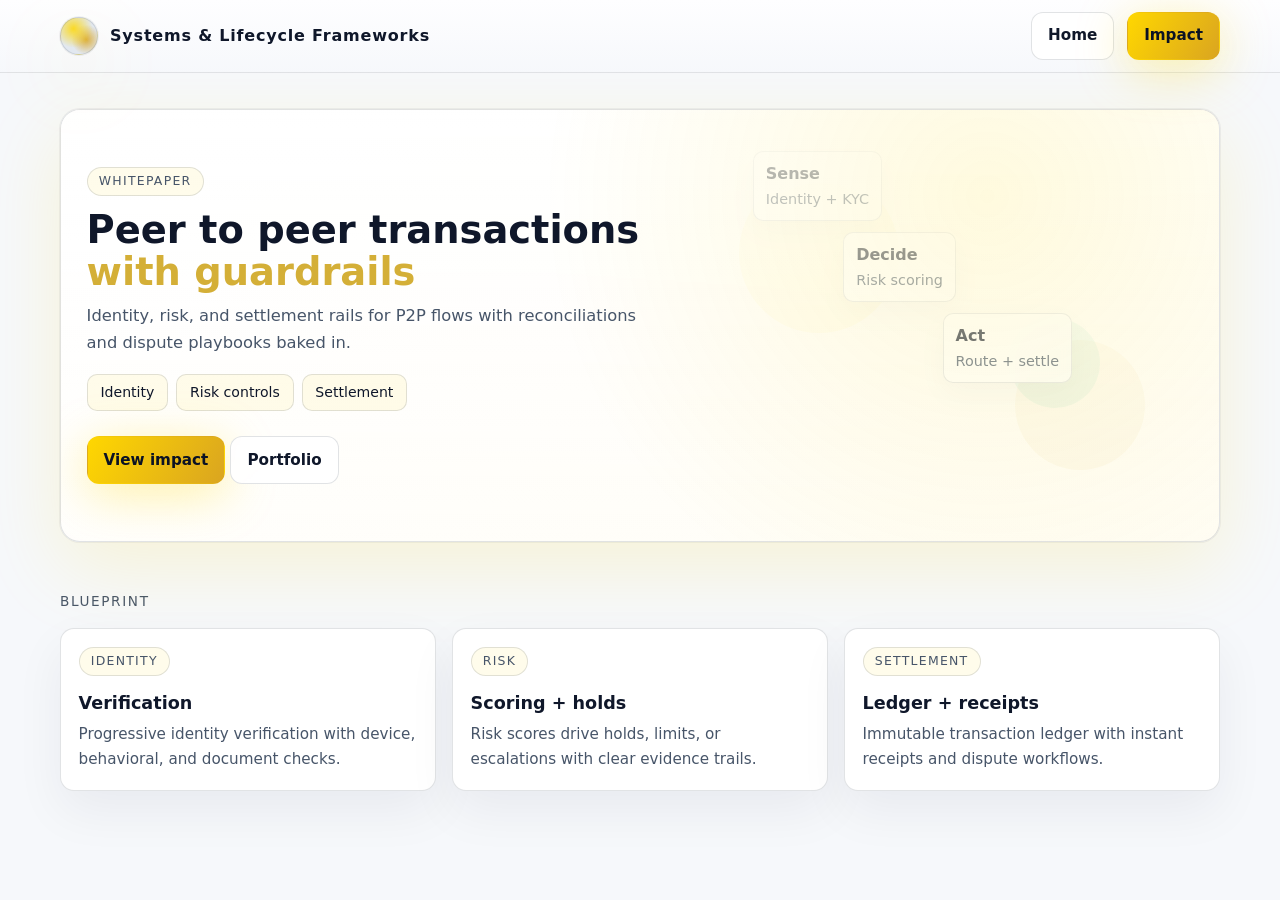
==== peer-to-peer-transactions-whitepaper.html @ dacb273c "Add files via upload" ====
<!DOCTYPE html>
<html lang="en">
<head>
  <meta charset="UTF-8">
  <title>Peer to Peer Transactions – Whitepaper</title>
  <meta name="viewport" content="width=device-width, initial-scale=1">
  <meta http-equiv="Cache-Control" content="no-cache, no-store, must-revalidate">
  <meta http-equiv="Pragma" content="no-cache">
  <meta http-equiv="Expires" content="0">
  <link rel="stylesheet" href="theme.css">
  <style>
    .outline { display: grid; grid-template-columns: repeat(auto-fit, minmax(260px,1fr)); gap: 1rem; margin-top: 1rem; }
  </style>
</head>
<body>
  <div class="nav-shell">
    <nav class="top-nav">
      <div class="brand">
        <div class="orb"></div>
        <h1>Systems & Lifecycle Frameworks</h1>
      </div>
      <div class="nav-links">
        <a class="btn ghost" href="index.html">Home</a>
        <a class="btn primary" href="peer-to-peer-transactions-impact.html">Impact</a>
      </div>
    </nav>
  </div>
  <main class="page-shell">
    <section class="hero">
      <div class="hero-left">
        <div class="pill">Whitepaper</div>
        <h2>Peer to peer transactions <span>with guardrails</span></h2>
        <p>Identity, risk, and settlement rails for P2P flows with reconciliations and dispute playbooks baked in.</p>
        <div class="tags">
          <div class="tag">Identity</div>
          <div class="tag">Risk controls</div>
          <div class="tag">Settlement</div>
        </div>
        <div class="cta-row">
          <a class="btn primary" href="peer-to-peer-transactions-impact.html">View impact</a>
          <a class="btn ghost" href="index.html#portfolio">Portfolio</a>
        </div>
      </div>
      <div class="hero-visual">
        <canvas class="scene" aria-hidden="true"></canvas>
        <div class="parallax"><div class="bubble"></div><div class="bubble"></div><div class="bubble"></div></div>
        <div class="hero-legend">
          <div class="legend-item">Sense <span>Identity + KYC</span></div>
          <div class="legend-item">Decide <span>Risk scoring</span></div>
          <div class="legend-item">Act <span>Route + settle</span></div>
        </div>
      </div>
    </section>

    <div class="section-title">Blueprint</div>
    <div class="outline">
      <div class="card">
        <div class="pill">Identity</div>
        <h3>Verification</h3>
        <p>Progressive identity verification with device, behavioral, and document checks.</p>
      </div>
      <div class="card">
        <div class="pill">Risk</div>
        <h3>Scoring + holds</h3>
        <p>Risk scores drive holds, limits, or escalations with clear evidence trails.</p>
      </div>
      <div class="card">
        <div class="pill">Settlement</div>
        <h3>Ledger + receipts</h3>
        <p>Immutable transaction ledger with instant receipts and dispute workflows.</p>
      </div>
    </div>
  </main>
</body>
</html>
---- theme.css ----
:root {
  --bg: #f6f8fb;
  --bg-alt: #eef2f7;
  --card: #ffffff;
  --card-solid: #ffffff;
  --panel: rgba(255, 255, 255, 0.9);
  --panel-solid: #ffffff;
  --border: rgba(12, 24, 44, 0.12);
  --border-hover: rgba(255, 215, 0, 0.5);
  --border-strong: #e5e7eb;
  --accent: #d4af37;
  --accent-2: #FFD700;
  --accent-3: #10b981;
  --accent-bg: rgba(255, 215, 0, 0.12);
  --highlight: rgba(255, 215, 0, 0.18);
  --text: #0f172a;
  --muted: #475569;
  --glow: 0 25px 80px rgba(255, 215, 0, 0.15), 0 0 0 1px rgba(12, 24, 44, 0.05);
  --shadow: 0 20px 50px rgba(12, 24, 44, 0.06);
  --radius: 18px;
  --radius-sm: 12px;
  --max-width: 1200px;
  --sans: "Inter", system-ui, -apple-system, Segoe UI, Roboto, Helvetica, Arial;
}

* {
  box-sizing: border-box;
  margin: 0;
  padding: 0;
}

body {
  font-family: var(--sans);
  background: var(--bg);
  color: var(--text);
  line-height: 1.65;
  overflow-x: hidden;
  -webkit-font-smoothing: antialiased;
}

a {
  color: inherit;
  text-decoration: none;
}

a:hover {
  text-decoration: none;
}

.nav-shell {
  position: sticky;
  top: 0;
  z-index: 12;
  backdrop-filter: blur(12px);
  background: linear-gradient(180deg, rgba(255, 255, 255, 0.85), rgba(246, 248, 251, 0.85));
  border-bottom: 1px solid var(--border);
}

.top-nav {
  max-width: var(--max-width);
  margin: 0 auto;
  padding: 0.75rem 1.25rem;
  display: flex;
  align-items: center;
  justify-content: space-between;
  gap: 1rem;
}

.brand {
  display: flex;
  align-items: center;
  gap: 0.75rem;
}

.orb {
  width: 38px;
  height: 38px;
  border-radius: 999px;
  background: radial-gradient(circle at 35% 30%, rgba(255, 215, 0, 0.85), transparent 55%),
    radial-gradient(circle at 70% 60%, rgba(218, 165, 32, 0.85), transparent 45%),
    #e2e8f0;
  border: 1px solid var(--border);
  box-shadow: var(--glow);
}

.brand h1 {
  font-size: 1rem;
  font-weight: 700;
  letter-spacing: 0.05em;
  color: var(--text);
}

.nav-links {
  display: flex;
  gap: 0.8rem;
  align-items: center;
  color: var(--muted);
  font-size: 0.95rem;
}

.btn {
  padding: 0.65rem 1rem;
  border-radius: 12px;
  border: 1px solid transparent;
  font-weight: 700;
  font-size: 0.95rem;
  display: inline-flex;
  align-items: center;
  gap: 0.4rem;
  background: #fff;
  color: var(--text);
  transition: transform 0.2s ease, box-shadow 0.2s ease, border-color 0.2s ease;
}

.btn.primary {
  background: linear-gradient(120deg, #FFD700, #DAA520);
  color: #0b1224;
  box-shadow: 0 10px 50px rgba(255, 215, 0, 0.35);
}

.btn.ghost {
  border-color: var(--border);
  background: rgba(255, 255, 255, 0.95);
}

.btn:hover {
  transform: translateY(-2px);
  box-shadow: 0 18px 40px rgba(12, 24, 44, 0.08);
  border-color: rgba(255, 215, 0, 0.35);
}

.page-shell {
  max-width: var(--max-width);
  margin: 0 auto;
  padding: 2.25rem 1.25rem 3rem;
  position: relative;
}

.section-title {
  display: flex;
  align-items: center;
  gap: 0.5rem;
  margin: 3rem 0 1rem;
  color: var(--muted);
  letter-spacing: 0.12em;
  text-transform: uppercase;
  font-size: 0.85rem;
}

.grid {
  display: grid;
  grid-template-columns: repeat(auto-fit, minmax(240px, 1fr));
  gap: 1rem;
}

.card {
  background: var(--card);
  border: 1px solid var(--border);
  border-radius: 14px;
  padding: 1.1rem;
  box-shadow: var(--shadow);
  position: relative;
  overflow: hidden;
  transition: transform 0.35s ease, box-shadow 0.35s ease;
}

.card::after {
  content: "";
  position: absolute;
  inset: 0;
  background: linear-gradient(180deg, transparent, rgba(255, 215, 0, 0.08));
  opacity: 0;
  transition: opacity 0.35s ease;
  pointer-events: none;
}

.card:hover {
  transform: translateY(-6px);
  box-shadow: 0 20px 55px rgba(12, 24, 44, 0.08);
}

.card:hover::after {
  opacity: 1;
}

.card h3 {
  font-size: 1.1rem;
  margin-bottom: 0.25rem;
  color: var(--text);
}

.card p {
  color: var(--muted);
  font-size: 0.95rem;
}

.hero {
  display: grid;
  grid-template-columns: 1.1fr 0.9fr;
  gap: 2rem;
  align-items: center;
  padding: clamp(1.5rem, 2vw, 2.5rem);
  border: 1px solid var(--border);
  border-radius: 20px;
  background: linear-gradient(135deg, #ffffff, #fffdf5);
  box-shadow: var(--glow);
  position: relative;
  overflow: hidden;
}

.hero::after {
  content: "";
  position: absolute;
  inset: 0;
  background: radial-gradient(circle at 80% 20%, rgba(255, 215, 0, 0.12), transparent 45%),
    linear-gradient(180deg, rgba(255, 255, 255, 0.8), rgba(255, 255, 255, 0));
  pointer-events: none;
}

.hero-left {
  position: relative;
  z-index: 1;
}

.pill {
  display: inline-flex;
  align-items: center;
  gap: 0.35rem;
  padding: 0.2rem 0.7rem;
  border: 1px solid var(--border);
  border-radius: 999px;
  color: var(--muted);
  font-size: 0.78rem;
  letter-spacing: 0.1em;
  text-transform: uppercase;
  margin-bottom: 0.8rem;
  background: rgba(255, 215, 0, 0.08);
}

.hero h1,
.hero h2 {
  font-size: clamp(2rem, 3vw, 2.8rem);
  margin-bottom: 0.6rem;
  line-height: 1.1;
}

.hero h1 span,
.hero h2 span {
  color: var(--accent);
}

.hero p {
  color: var(--muted);
  max-width: 36rem;
  font-size: 1.02rem;
}

.hero-right {
  position: relative;
  z-index: 1;
}

.stat-card {
  background: linear-gradient(140deg, rgba(255, 215, 0, 0.12), rgba(255, 255, 255, 0.95));
  border: 1px solid var(--border);
  border-radius: 16px;
  padding: 1.25rem 1.4rem;
  box-shadow: 0 20px 50px rgba(12, 24, 44, 0.08);
  display: grid;
  gap: 0.6rem;
}

.stat-card h3 {
  margin: 0;
  font-size: 1.25rem;
  color: var(--text);
}

.stat-card ul {
  margin: 0;
  padding-left: 1rem;
  display: grid;
  gap: 0.5rem;
  color: var(--muted);
  font-size: 0.98rem;
}

.stat-card li strong {
  color: var(--text);
}

.tags {
  display: flex;
  flex-wrap: wrap;
  gap: 0.5rem;
  margin: 1.1rem 0 1.6rem;
}

.tag {
  padding: 0.35rem 0.8rem;
  border-radius: 10px;
  background: rgba(255, 215, 0, 0.08);
  border: 1px solid var(--border);
  font-size: 0.88rem;
  color: var(--text);
}

.cta-tiles {
  margin-top: 1.1rem;
  display: grid;
  grid-template-columns: repeat(auto-fit, minmax(240px, 1fr));
  gap: 0.65rem;
}

.mini {
  display: grid;
  grid-template-columns: repeat(auto-fit, minmax(220px, 1fr));
  gap: 0.75rem;
  margin-top: 0.6rem;
}

.mini div {
  padding: 0.75rem;
  border-radius: 10px;
  background: rgba(255, 255, 255, 0.9);
  border: 1px dashed var(--border);
  color: var(--muted);
  font-size: 0.93rem;
  transition: transform 0.3s ease, border-color 0.3s ease;
}

.mini div:hover {
  transform: translateY(-3px);
  border-color: #cbd5e1;
}

.mini .cta-tile {
  border-style: solid;
}

.cta-tile {
  display: block;
  padding: 0.9rem 1rem;
  border-radius: 12px;
  border: 1px solid var(--border);
  background: rgba(255, 255, 255, 0.92);
  box-shadow: 0 10px 30px rgba(12, 24, 44, 0.06);
  transition: transform 0.25s ease, box-shadow 0.25s ease;
}

.cta-tile:hover {
  transform: translateY(-4px);
  box-shadow: 0 20px 40px rgba(255, 215, 0, 0.12);
}

.cta-tile .eyebrow {
  color: var(--muted);
  font-size: 0.8rem;
  letter-spacing: 0.08em;
  text-transform: uppercase;
  margin-bottom: 0.25rem;
  display: block;
}

.cta-tile strong {
  display: block;
  font-size: 1.05rem;
  margin-bottom: 0.2rem;
  color: var(--text);
}

.cta-tile span {
  color: var(--muted);
  font-size: 0.93rem;
}

footer {
  margin: 3rem 0 0;
  color: var(--muted);
  font-size: 0.9rem;
  text-align: center;
  padding-bottom: 2rem;
}

.pillars {
  display: grid;
  grid-template-columns: repeat(auto-fit, minmax(220px, 1fr));
  gap: 0.9rem;
  margin-top: 0.4rem;
}

.pillar {
  padding: 1rem;
  border: 1px solid var(--border);
  border-radius: 12px;
  background: var(--card);
  box-shadow: var(--shadow);
}

.pillar h3 {
  margin: 0.2rem 0 0.25rem;
  font-size: 1.05rem;
}

.pillar p {
  margin: 0;
  color: var(--muted);
}

.pillar .eyebrow {
  color: var(--muted);
  letter-spacing: 0.08em;
  text-transform: uppercase;
  font-size: 0.8rem;
}

@media (max-width: 960px) {
  .hero {
    grid-template-columns: 1fr;
  }

  .top-nav {
    flex-wrap: wrap;
  }

  .flow {
    grid-template-columns: 1fr;
  }
}

.hero-visual {
  position: relative;
  height: 380px;
}

#heroScene {
  width: 100%;
  height: 100%;
  border-radius: 18px;
  overflow: hidden;
  background: radial-gradient(circle at 50% 50%, rgba(255, 255, 255, 0.9), rgba(224, 231, 255, 0.6));
  border: 1px solid var(--border);
  box-shadow: var(--glow);
}

.parallax {
  position: absolute;
  inset: 0;
  pointer-events: none;
}

.bubble {
  position: absolute;
  border-radius: 999px;
  filter: blur(0px);
  opacity: 0.35;
  transition: transform 0.5s ease, opacity 0.5s ease;
}

.bubble:nth-child(1) {
  width: 160px;
  height: 160px;
  background: rgba(255, 215, 0, 0.16);
  top: 10%;
  left: 6%;
}

.bubble:nth-child(2) {
  width: 130px;
  height: 130px;
  background: rgba(218, 165, 32, 0.16);
  bottom: 12%;
  right: 10%;
}

.bubble:nth-child(3) {
  width: 90px;
  height: 90px;
  background: rgba(16, 185, 129, 0.2);
  top: 48%;
  left: 62%;
}

.hero-legend {
  position: absolute;
  inset: 0;
  display: flex;
  flex-direction: column;
  gap: 0.7rem;
  padding: 1rem;
  pointer-events: none;
}

.legend-item {
  align-self: flex-start;
  background: rgba(255, 255, 255, 0.85);
  border: 1px solid var(--border);
  padding: 0.55rem 0.75rem;
  border-radius: 10px;
  box-shadow: 0 10px 30px rgba(12, 24, 44, 0.04);
  backdrop-filter: blur(6px);
  transition: transform 0.4s ease, opacity 0.4s ease;
  font-weight: 700;
  color: var(--text);
}

.legend-item:nth-child(1) {
  margin-left: 6%;
}

.legend-item:nth-child(2) {
  margin-left: 26%;
}

.legend-item:nth-child(3) {
  margin-left: 48%;
}

.legend-item span {
  display: block;
  font-weight: 500;
  color: var(--muted);
  font-size: 0.9rem;
}

.hero:hover .legend-item {
  transform: translateY(-4px);
}

.section-with-bg {
  position: relative;
}

.section-with-bg canvas.bg-canvas {
  position: absolute;
  inset: 0;
  width: 100%;
  height: 100%;
  pointer-events: none;
  z-index: 0;
  opacity: 0.75;
  filter: drop-shadow(0 24px 60px rgba(255, 215, 0, 0.12));
  border-radius: inherit;
}

.section-with-bg>*:not(canvas) {
  position: relative;
  z-index: 1;
}

.infographics {
  display: grid;
  grid-template-columns: repeat(auto-fit, minmax(260px, 1fr));
  gap: 1rem;
  margin-top: 0.5rem;
  position: relative;
}

.canvas-wrap {
  background: #f8fafc;
  border: 1px solid var(--border);
  border-radius: 12px;
  padding: 0.75rem;
  box-shadow: 0 10px 30px rgba(12, 24, 44, 0.04);
}

.chart-title {
  font-weight: 700;
  color: var(--text);
  margin-bottom: 0.35rem;
}

.inline-stat {
  display: flex;
  align-items: center;
  gap: 0.5rem;
}

.inline-stat span {
  color: var(--muted);
  font-size: 0.9rem;
}

.stat {
  font-size: 1.6rem;
  font-weight: 800;
  color: var(--accent);
}

.link-list {
  list-style: none;
  padding: 0;
  margin: 0.6rem 0 0;
  display: grid;
  gap: 0.35rem;
}

.link-list li {
  color: var(--muted);
  font-size: 0.95rem;
}

.link-list a {
  color: var(--accent);
  font-weight: 700;
}

.link-list small {
  color: var(--muted);
  display: block;
  font-size: 0.85rem;
}

.flow {
  margin-top: 1.5rem;
  display: grid;
  grid-template-columns: repeat(3, minmax(0, 1fr));
  gap: 1rem;
}

.flow .node {
  background: linear-gradient(145deg, rgba(255, 215, 0, 0.14), rgba(255, 255, 255, 0.9));
  border: 1px solid var(--border);
  padding: 1rem;
  border-radius: 12px;
  position: relative;
  box-shadow: 0 12px 40px rgba(12, 24, 44, 0.06);
  overflow: hidden;
}

.flow .node::after {
  content: "→";
  position: absolute;
  right: -0.9rem;
  top: 50%;
  transform: translateY(-50%);
  color: var(--muted);
  font-weight: 700;
}

.flow .node:last-child::after {
  display: none;
}

.flow .node .badge {
  display: inline-flex;
  align-items: center;
  gap: 0.35rem;
  padding: 0.2rem 0.55rem;
  border-radius: 999px;
  background: rgba(255, 255, 255, 0.8);
  border: 1px solid var(--border);
  font-size: 0.78rem;
  color: var(--muted);
  margin-bottom: 0.6rem;
}

.reveal {
  opacity: 0;
  transform: translateY(14px);
  transition: opacity 0.6s ease, transform 0.6s ease;
}

.reveal.visible {
  opacity: 1;
  transform: translateY(0);
}
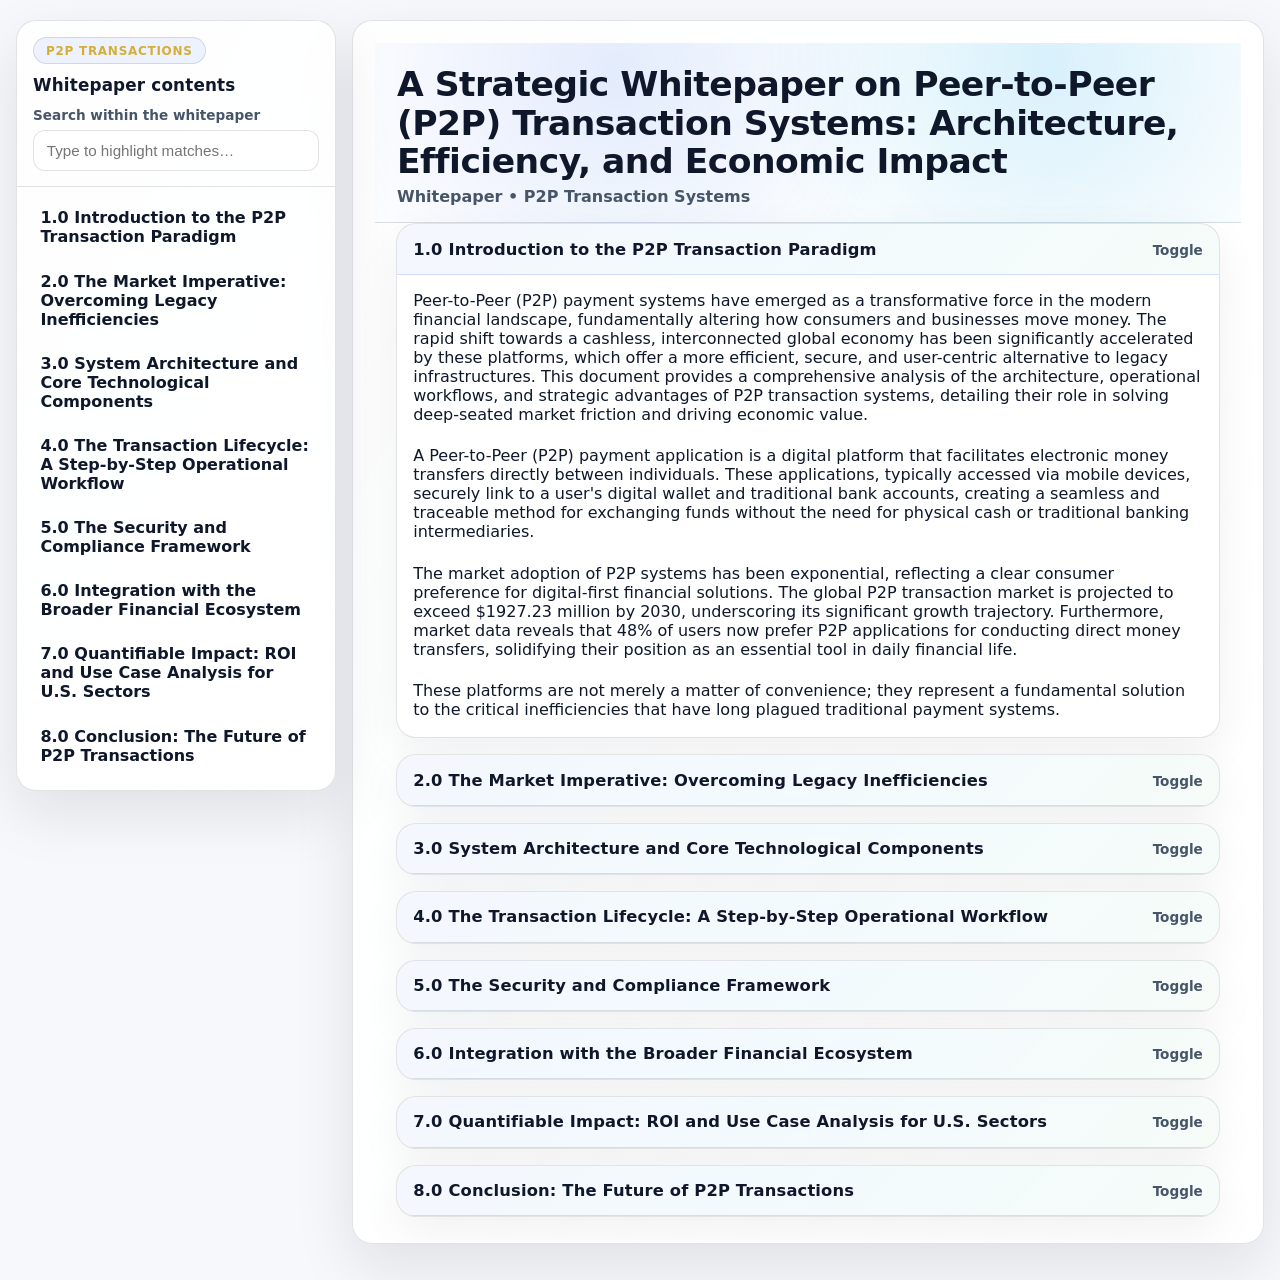
==== commit 6159d35d: "Update print statement from 'Hello' to 'Goodbye'" ====
--- a/peer-to-peer-transactions-whitepaper.html
+++ b/peer-to-peer-transactions-whitepaper.html
@@ -1,76 +1,916 @@
-<!DOCTYPE html>
-<html lang="en">
-<head>
-  <meta charset="UTF-8">
-  <title>Peer to Peer Transactions – Whitepaper</title>
-  <meta name="viewport" content="width=device-width, initial-scale=1">
-  <meta http-equiv="Cache-Control" content="no-cache, no-store, must-revalidate">
-  <meta http-equiv="Pragma" content="no-cache">
-  <meta http-equiv="Expires" content="0">
-  <link rel="stylesheet" href="theme.css">
-  <style>
-    .outline { display: grid; grid-template-columns: repeat(auto-fit, minmax(260px,1fr)); gap: 1rem; margin-top: 1rem; }
-  </style>
-</head>
-<body>
-  <div class="nav-shell">
-    <nav class="top-nav">
-      <div class="brand">
-        <div class="orb"></div>
-        <h1>Systems & Lifecycle Frameworks</h1>
-      </div>
-      <div class="nav-links">
-        <a class="btn ghost" href="index.html">Home</a>
-        <a class="btn primary" href="peer-to-peer-transactions-impact.html">Impact</a>
-      </div>
-    </nav>
-  </div>
-  <main class="page-shell">
-    <section class="hero">
-      <div class="hero-left">
-        <div class="pill">Whitepaper</div>
-        <h2>Peer to peer transactions <span>with guardrails</span></h2>
-        <p>Identity, risk, and settlement rails for P2P flows with reconciliations and dispute playbooks baked in.</p>
-        <div class="tags">
-          <div class="tag">Identity</div>
-          <div class="tag">Risk controls</div>
-          <div class="tag">Settlement</div>
-        </div>
-        <div class="cta-row">
-          <a class="btn primary" href="peer-to-peer-transactions-impact.html">View impact</a>
-          <a class="btn ghost" href="index.html#portfolio">Portfolio</a>
-        </div>
-      </div>
-      <div class="hero-visual">
-        <canvas class="scene" aria-hidden="true"></canvas>
-        <div class="parallax"><div class="bubble"></div><div class="bubble"></div><div class="bubble"></div></div>
-        <div class="hero-legend">
-          <div class="legend-item">Sense <span>Identity + KYC</span></div>
-          <div class="legend-item">Decide <span>Risk scoring</span></div>
-          <div class="legend-item">Act <span>Route + settle</span></div>
-        </div>
-      </div>
-    </section>
-
-    <div class="section-title">Blueprint</div>
-    <div class="outline">
-      <div class="card">
-        <div class="pill">Identity</div>
-        <h3>Verification</h3>
-        <p>Progressive identity verification with device, behavioral, and document checks.</p>
-      </div>
-      <div class="card">
-        <div class="pill">Risk</div>
-        <h3>Scoring + holds</h3>
-        <p>Risk scores drive holds, limits, or escalations with clear evidence trails.</p>
-      </div>
-      <div class="card">
-        <div class="pill">Settlement</div>
-        <h3>Ledger + receipts</h3>
-        <p>Immutable transaction ledger with instant receipts and dispute workflows.</p>
-      </div>
-    </div>
-  </main>
-</body>
-</html>
-
+<!doctype html>
+<html lang="en">
+
+<head>
+  <meta charset="utf-8" />
+  <meta name="viewport" content="width=device-width,initial-scale=1" />
+  <title>A Strategic Whitepaper on Peer-to-Peer (P2P) Transaction Systems: Architecture, Efficiency, and Economic Impact
+  </title>
+  <style>
+    :root {
+      --bg: #f6f8fb;
+      --card: rgba(255, 255, 255, 0.92);
+      --card-solid: #ffffff;
+      --panel: rgba(255, 255, 255, 0.9);
+      --panel-solid: #ffffff;
+      --border: rgba(12, 24, 44, 0.12);
+      --border-hover: rgba(255, 215, 0, 0.35);
+      --text: #0f172a;
+      --muted: #475569;
+      --accent: #d4af37;
+      --accent2: #FFD700;
+      --accent3: #10b981;
+      --shadow: 0 22px 60px rgba(15, 23, 42, 0.10);
+      --radius: 20px;
+      --radius-sm: 14px;
+      --max: 1180px;
+      --sans: "Inter", system-ui, -apple-system, Segoe UI, Roboto, Helvetica, Arial;
+    }
+
+    * {
+      box-sizing: border-box;
+    }
+
+    html {
+      scroll-behavior: smooth;
+    }
+
+    body {
+      margin: 0;
+      font-family: var(--sans);
+      background: var(--bg);
+      color: var(--text);
+      -webkit-font-smoothing: antialiased;
+    }
+
+    a {
+      color: inherit;
+      text-decoration: none;
+    }
+
+    a:hover {
+      text-decoration: underline;
+    }
+
+    .app {
+      max-width: calc(var(--max) + 440px);
+      margin: 0 auto;
+      padding: 1.25rem 1rem 2.25rem;
+      display: grid;
+      grid-template-columns: 320px minmax(0, 1fr);
+      gap: 1rem;
+    }
+
+    .nav {
+      position: sticky;
+      top: 1rem;
+      align-self: start;
+      border: 1px solid var(--border);
+      background: linear-gradient(120deg, rgba(255, 255, 255, 0.84), rgba(255, 255, 255, 0.96));
+      border-radius: var(--radius);
+      box-shadow: var(--shadow);
+      overflow: hidden;
+    }
+
+    .nav-head {
+      padding: 1rem 1rem 0.9rem;
+      border-bottom: 1px solid var(--border);
+      display: grid;
+      gap: 0.7rem;
+    }
+
+    .badge {
+      display: inline-flex;
+      align-items: center;
+      gap: 0.5rem;
+      width: fit-content;
+      padding: 0.35rem 0.75rem;
+      border: 1px solid var(--border);
+      border-radius: 999px;
+      background: rgba(37, 99, 235, 0.08);
+      color: var(--accent);
+      font-weight: 800;
+      letter-spacing: 0.06em;
+      text-transform: uppercase;
+      font-size: 0.75rem;
+    }
+
+    .nav-title {
+      font-size: 1.05rem;
+      font-weight: 800;
+      letter-spacing: 0.01em;
+    }
+
+    .search {
+      display: grid;
+      gap: 0.45rem;
+    }
+
+    .search label {
+      font-size: 0.85rem;
+      color: var(--muted);
+      font-weight: 700;
+    }
+
+    .search input {
+      width: 100%;
+      padding: 0.7rem 0.8rem;
+      border-radius: 12px;
+      border: 1px solid var(--border);
+      outline: none;
+      background: rgba(255, 255, 255, 0.96);
+      font-size: 0.95rem;
+    }
+
+    .search input:focus {
+      border-color: rgba(37, 99, 235, 0.55);
+      box-shadow: 0 0 0 4px rgba(37, 99, 235, 0.10);
+    }
+
+    .nav-body {
+      padding: 0.75rem 0.75rem 1rem;
+      max-height: calc(100vh - 210px);
+      overflow: auto;
+    }
+
+    .nav-list {
+      list-style: none;
+      padding: 0;
+      margin: 0;
+      display: grid;
+      gap: 0.35rem;
+    }
+
+    .nav-h2>a {
+      display: block;
+      padding: 0.55rem 0.65rem;
+      border-radius: 12px;
+      font-weight: 800;
+      color: var(--text);
+      border: 1px solid transparent;
+    }
+
+    .nav-h2>a:hover {
+      border-color: rgba(37, 99, 235, 0.25);
+      background: rgba(37, 99, 235, 0.06);
+      text-decoration: none;
+    }
+
+    .content {
+      border: 1px solid var(--border);
+      background: linear-gradient(120deg, rgba(255, 255, 255, 0.86), rgba(255, 255, 255, 0.96));
+      border-radius: var(--radius);
+      box-shadow: var(--shadow);
+      overflow: hidden;
+    }
+
+    .content-inner {
+      padding: 1.35rem 1.35rem 0.6rem;
+    }
+
+    .paper-head {
+      padding: 1.4rem 1.4rem 1rem;
+      background: radial-gradient(circle at 78% 12%, rgba(14, 165, 233, 0.16), transparent 42%),
+        radial-gradient(circle at 28% 18%, rgba(37, 99, 235, 0.12), transparent 46%);
+      border-bottom: 1px solid var(--border);
+    }
+
+    h1 {
+      margin: 0 0 0.4rem;
+      font-size: clamp(1.8rem, 2.7vw, 2.6rem);
+      line-height: 1.12;
+      letter-spacing: -0.015em;
+    }
+
+    .meta {
+      margin: 0;
+      color: var(--muted);
+      font-weight: 650;
+    }
+
+    .paper-section {
+      padding: 0 1.35rem 1rem;
+    }
+
+    .section-details {
+      border: 1px solid var(--border);
+      background: var(--card-solid);
+      border-radius: var(--radius);
+      box-shadow: 0 14px 44px rgba(15, 23, 42, 0.06);
+      overflow: hidden;
+    }
+
+    .section-summary {
+      cursor: pointer;
+      list-style: none;
+      padding: 0.95rem 1rem;
+      display: flex;
+      align-items: baseline;
+      justify-content: space-between;
+      gap: 1rem;
+      border-bottom: 1px solid var(--border);
+      background: linear-gradient(135deg, rgba(37, 99, 235, 0.05), rgba(14, 165, 233, 0.05), rgba(22, 163, 74, 0.04));
+    }
+
+    details[open] .section-summary {
+      border-bottom-color: rgba(37, 99, 235, 0.18);
+    }
+
+    .sum-title {
+      font-weight: 900;
+      font-size: 1.02rem;
+      letter-spacing: 0.01em;
+    }
+
+    .sum-hint {
+      font-size: 0.85rem;
+      color: var(--muted);
+      font-weight: 700;
+      white-space: nowrap;
+    }
+
+    .section-body {
+      padding: 1rem 1rem 0.25rem;
+    }
+
+    .section-body h2 {
+      position: absolute;
+      left: -9999px;
+      width: 1px;
+      height: 1px;
+      overflow: hidden;
+    }
+
+    h3 {
+      margin: 1.05rem 0 0.35rem;
+      font-size: 1.12rem;
+      letter-spacing: -0.01em;
+    }
+
+    p {
+      margin: 0 0 0.9rem;
+      color: var(--text);
+    }
+
+    .wp-list,
+    .wp-olist {
+      margin: 0.75rem 0 1rem;
+      padding: 0 0 0 1.5rem;
+    }
+
+    .wp-list li,
+    .wp-olist li {
+      margin: 0.6rem 0;
+      line-height: 1.6;
+      font-size: 0.975rem;
+    }
+
+    .wp-spacer {
+      height: 0.5rem;
+    }
+
+    mark {
+      background: rgba(14, 165, 233, 0.22);
+      padding: 0.06rem 0.14rem;
+      border-radius: 6px;
+    }
+
+    @media (max-width: 1040px) {
+      .app {
+        grid-template-columns: 1fr;
+      }
+
+      .nav {
+        position: relative;
+        top: auto;
+      }
+
+      .nav-body {
+        max-height: none;
+      }
+    }
+
+    @media print {
+      body {
+        background: #fff;
+      }
+
+      .app {
+        max-width: 100%;
+        padding: 0;
+      }
+
+      .nav {
+        display: none;
+      }
+
+      .content {
+        box-shadow: none;
+        border: none;
+      }
+
+      .section-details {
+        box-shadow: none;
+      }
+
+      details {
+        break-inside: avoid;
+      }
+
+      details>summary {
+        display: none;
+      }
+
+      details .section-body h2 {
+        position: static;
+        width: auto;
+        height: auto;
+        left: auto;
+        overflow: visible;
+      }
+    }
+  </style>
+</head>
+
+<body>
+  <div class="app">
+    <aside class="nav" aria-label="Contents">
+      <div class="nav-head">
+        <div class="badge">P2P Transactions</div>
+        <div class="nav-title">Whitepaper contents</div>
+        <div class="search">
+          <label for="q">Search within the whitepaper</label>
+          <input id="q" type="search" placeholder="Type to highlight matches…" autocomplete="off" />
+        </div>
+      </div>
+      <div class="nav-body">
+        <ul class="nav-list">
+          <li class="nav-h2"><a href="#sec-1">1.0 Introduction to the P2P Transaction Paradigm</a></li>
+          <li class="nav-h2"><a href="#sec-2">2.0 The Market Imperative: Overcoming Legacy Inefficiencies</a></li>
+          <li class="nav-h2"><a href="#sec-3">3.0 System Architecture and Core Technological Components</a></li>
+          <li class="nav-h2"><a href="#sec-4">4.0 The Transaction Lifecycle: A Step-by-Step Operational Workflow</a>
+          </li>
+          <li class="nav-h2"><a href="#sec-5">5.0 The Security and Compliance Framework</a></li>
+          <li class="nav-h2"><a href="#sec-6">6.0 Integration with the Broader Financial Ecosystem</a></li>
+          <li class="nav-h2"><a href="#sec-7">7.0 Quantifiable Impact: ROI and Use Case Analysis for U.S. Sectors</a>
+          </li>
+          <li class="nav-h2"><a href="#sec-8">8.0 Conclusion: The Future of P2P Transactions</a></li>
+        </ul>
+      </div>
+    </aside>
+
+    <main class="content" aria-label="Whitepaper content">
+      <div class="content-inner">
+        <div class="paper-head">
+          <h1>A Strategic Whitepaper on Peer-to-Peer (P2P) Transaction Systems: Architecture, Efficiency, and Economic
+            Impact</h1>
+          <p class="meta">Whitepaper • P2P Transaction Systems</p>
+        </div>
+        <section class="paper-section" aria-labelledby="sec-1">
+          <details open class="section-details" id="sec-1">
+            <summary class="section-summary"><span class="sum-title">1.0 Introduction to the P2P Transaction
+                Paradigm</span><span class="sum-hint">Toggle</span></summary>
+            <div class="section-body">
+              <h2>1.0 Introduction to the P2P Transaction Paradigm</h2>
+              <p>Peer-to-Peer (P2P) payment systems have emerged as a transformative force in the modern financial
+                landscape, fundamentally altering how consumers and businesses move money. The rapid shift towards a
+                cashless, interconnected global economy has been significantly accelerated by these platforms, which
+                offer
+                a more efficient, secure, and user-centric alternative to legacy infrastructures. This document provides
+                a
+                comprehensive analysis of the architecture, operational workflows, and strategic advantages of P2P
+                transaction systems, detailing their role in solving deep-seated market friction and driving economic
+                value.</p>
+              <div class='wp-spacer'></div>
+              <p>A Peer-to-Peer (P2P) payment application is a digital platform that facilitates electronic money
+                transfers directly between individuals. These applications, typically accessed via mobile devices,
+                securely link to a user&#x27;s digital wallet and traditional bank accounts, creating a seamless and
+                traceable method for exchanging funds without the need for physical cash or traditional banking
+                intermediaries.</p>
+              <div class='wp-spacer'></div>
+              <p>The market adoption of P2P systems has been exponential, reflecting a clear consumer preference for
+                digital-first financial solutions. The global P2P transaction market is projected to exceed $1927.23
+                million by 2030, underscoring its significant growth trajectory. Furthermore, market data reveals that
+                48%
+                of users now prefer P2P applications for conducting direct money transfers, solidifying their position
+                as
+                an essential tool in daily financial life.</p>
+              <div class='wp-spacer'></div>
+              <p>These platforms are not merely a matter of convenience; they represent a fundamental solution to the
+                critical inefficiencies that have long plagued traditional payment systems.</p>
+            </div>
+          </details>
+        </section>
+        <section class="paper-section" aria-labelledby="sec-2">
+          <details class="section-details" id="sec-2">
+            <summary class="section-summary"><span class="sum-title">2.0 The Market Imperative: Overcoming Legacy
+                Inefficiencies</span><span class="sum-hint">Toggle</span></summary>
+            <div class="section-body">
+              <h2>2.0 The Market Imperative: Overcoming Legacy Inefficiencies</h2>
+              <div class='wp-spacer'></div>
+              <p>To appreciate the strategic importance of P2P systems, one must first understand the market friction
+                they
+                are engineered to eliminate. Their value proposition is not incremental; it is a direct response to the
+                deep-seated inefficiencies of traditional payment infrastructures, which have historically been
+                characterized by high costs, slow speeds, and limited accessibility.</p>
+              <div class='wp-spacer'></div>
+              <p>The proliferation of P2P platforms directly addresses the critical shortcomings of these legacy
+                systems.
+                An analysis of these pain points reveals why the market was primed for disruption:</p>
+              <div class='wp-spacer'></div>
+              <ul class='wp-list'>
+                <li>High Transaction Friction and Cost: Traditional payment systems rely on a complex web of
+                  intermediaries, each adding a layer of cost to the transaction. This results in high fees for both
+                  consumers and businesses. For example, credit and debit card payments can impose costs of up to 3% of
+                  a
+                  sale on businesses, eroding profit margins and increasing consumer prices.</li>
+                <li>Slow Transaction Speeds: Legacy money transfers are notoriously slow, often taking several business
+                  days to settle. These delays negatively impact cash flow for businesses and create significant
+                  inconvenience for consumers who have come to expect real-time services. The slow pace of traditional
+                  cross-border transactions, in particular, has been a major source of user frustration.</li>
+                <li>Lack of Accessibility and Financial Exclusion: Traditional banking systems often create barriers to
+                  entry, requiring physical branch access, extensive documentation, and established credit histories.
+                  These requirements systematically exclude large segments of the global population. P2P platforms help
+                  dismantle these obstacles for the estimated 1.7 billion individuals globally who lack access to
+                  essential financial services such as bank accounts, credit, and insurance, providing a vital lifeline
+                  without requiring a formal bank account.</li>
+              </ul>
+              <div class='wp-spacer'></div>
+              <p>The core value proposition of P2P platforms is their ability to solve these fundamental problems. By
+                leveraging modern technology, they deliver enhanced speed, convenience, efficiency, and real-time
+                financial transparency, offering a superior user experience that traditional methods cannot match.</p>
+              <div class='wp-spacer'></div>
+              <p>Having established the market imperative for these systems, the discussion will now turn to the
+                technical
+                architecture that enables this transformation.</p>
+              <div class='wp-spacer'></div>
+            </div>
+          </details>
+        </section>
+        <section class="paper-section" aria-labelledby="sec-3">
+          <details class="section-details" id="sec-3">
+            <summary class="section-summary"><span class="sum-title">3.0 System Architecture and Core Technological
+                Components</span><span class="sum-hint">Toggle</span></summary>
+            <div class="sec-body">
+              <div class='wp-spacer'></div>
+              <p>A robust, secure, and scalable architecture is the foundation of any successful P2P platform. This
+                architecture not only dictates system performance and reliability but is also paramount for protecting
+                sensitive user data and maintaining consumer trust. A well-designed system balances a seamless user
+                experience with a resilient, multi-layered security posture and a compliance-by-design framework.</p>
+              <div class='wp-spacer'></div>
+              <p>The fundamental components of a modern P2P system can be categorized into user-facing features and the
+                underlying technical architecture that powers them.</p>
+              <div class='wp-spacer'></div>
+              <ul class='wp-list'>
+                <li>Core User-Facing Features:</li>
+                <li>Onboarding and Account Management: The user journey begins with a frictionless sign-up process,
+                  typically using just an email address or phone number. This is immediately followed by robust,
+                  risk-based Know Your Customer (KYC) verification to ensure compliance and prevent fraud.</li>
+                <li>Digital Wallet: A central feature that allows users to store funds securely within the application,
+                  providing them the flexibility to conduct P2P transactions or transfer funds to a linked bank account.
+                </li>
+                <li>Fund Transfer Capabilities: The core functionality of the platform includes the ability to easily
+                  send, request, and receive money from other users on the network.</li>
+                <li>Transaction History: A comprehensive and easily accessible summary of all past transactions,
+                  providing
+                  users with a clear audit trail and insights into their financial activity.</li>
+                <li>Bank Integration: The essential mechanism that allows users to transfer funds between the
+                  application&#x27;s digital wallet and a securely linked traditional bank account.</li>
+                <li>Underlying Technical Architecture:</li>
+                <li>Technology Stack Principles: The selection of technology is vital for building a functional and
+                  secure
+                  platform. A modern stack incorporates convenient tools such as REST APIs (Representational State
+                  Transfer APIs, a standardized way for systems to communicate over the web) for system communication,
+                  cloud messaging services for real-time notifications, and secure API gateways to monitor and filter
+                  all
+                  external communications. Adopting a microservices design is a critical architectural decision that
+                  trades monolithic simplicity for enhanced resilience and scalability. By isolating functions like user
+                  authentication, payment processing, and notifications into independent services, the platform can
+                  scale
+                  components individually and contain failures, preventing a single fault from causing a system-wide
+                  outage. This contrasts with a monolithic architecture, where deployment complexity and systemic risk
+                  increase with every new feature.</li>
+                <li>Payment Processing: To facilitate the movement of funds, platforms must integrate with established
+                  payment gateways and partners. This includes networks like the Automated Clearing House (ACH, a U.S.
+                  financial network for electronic payments and money transfers) for transfers to and from bank
+                  accounts.
+                </li>
+                <li>Security Infrastructure: Security is a non-negotiable architectural layer. Key components include
+                  end-to-end data encryption, specifically utilizing TLS 1.3 for data in transit and AES-256 for data at
+                  rest. This two-pronged encryption strategy addresses distinct threat vectors: protecting data from
+                  interception during transit and securing it against unauthorized access in the event of a physical or
+                  logical breach of storage systems. Payment tokenization is another critical security measure used to
+                  protect sensitive cardholder data by replacing it with a unique, non-sensitive token.</li>
+                <li>AI-Powered Chatbots: To manage user queries and disputes efficiently, many platforms integrate
+                  AI-powered chatbots. These are often implemented using third-party SDKs and help provide scalable,
+                  24/7
+                  customer support without significant manual intervention.</li>
+              </ul>
+              <div class='wp-spacer'></div>
+              <p>This architectural blueprint provides the static framework of the system. We will now examine the
+                dynamic
+                workflow of a transaction as it moves through this architecture.</p>
+              <div class='wp-spacer'></div>
+            </div>
+          </details>
+        </section>
+        <section class="paper-section" aria-labelledby="sec-4">
+          <details class="section-details" id="sec-4">
+            <summary class="section-summary"><span class="sum-title">4.0 The Transaction Lifecycle: A Step-by-Step
+                Operational Workflow</span><span class="sum-hint">Toggle</span></summary>
+            <div class="sec-body">
+              <div class='wp-spacer'></div>
+              <p>Understanding the end-to-end transaction workflow is critical for appreciating a P2P system&#x27;s
+                operational efficiency and identifying its key security checkpoints. While platforms may differ in their
+                specific features, a typical transaction follows a standardized, multi-stage lifecycle designed for
+                speed,
+                security, and transparency.</p>
+              <div class='wp-spacer'></div>
+              <p>The seven key stages of a P2P transaction are methodically broken down as follows:</p>
+              <div class='wp-spacer'></div>
+              <p>1. Account Creation and Verification: A new user signs up for the service by providing basic personal
+                information, such as an email address and phone number. The user must then complete the necessary Know
+                Your Customer (KYC) identity verification steps to secure the account and comply with regulatory
+                standards.</p>
+              <p>2. Linking a Funding Source: The user securely links a funding source to their profile. This can be a
+                traditional bank account, a debit card, or a credit card, which will be used to fund transactions or
+                receive funds.</p>
+              <p>3. Transaction Initiation: The sender initiates a transfer by identifying the recipient, typically via
+                their email, phone number, or a unique username within the application. The sender then inputs the
+                desired
+                transfer amount and confirms the payment method to be used.</p>
+              <p>4. Validation and Authorization: Before processing, the system validates the sender&#x27;s identity and
+                confirms that there are sufficient funds available from the linked source. The user provides final
+                authorization for the transfer using a security measure such as a PIN, password, or biometric
+                verification
+                (e.g., fingerprint or face recognition).</p>
+              <p>5. Transaction Processing: Upon successful authorization, the system instantly processes the
+                transaction
+                within its closed-loop environment. The sender&#x27;s account is debited, and the recipient&#x27;s
+                account
+                is credited with the corresponding amount.</p>
+              <p>6. Confirmation and Notification: Both the sender and the recipient receive instant, real-time
+                notifications confirming that the transfer was successful. This provides immediate transparency and
+                peace
+                of mind for both parties.</p>
+              <p>7. Funds Transfer to Bank: The recipient can choose to retain the received funds within their P2P
+                digital
+                wallet for future use or initiate a transfer to their linked bank account. Platforms typically offer a
+                standard transfer, which may take a few business days, or an instant transfer option for a small fee.
+              </p>
+              <div class='wp-spacer'></div>
+              <p>Each step in this workflow is underpinned by robust security protocols, which are essential for
+                protecting user funds and data. The next section will delve deeper into this critical framework.</p>
+              <div class='wp-spacer'></div>
+            </div>
+          </details>
+        </section>
+        <section class="paper-section" aria-labelledby="sec-5">
+          <details class="section-details" id="sec-5">
+            <summary class="section-summary"><span class="sum-title">5.0 The Security and Compliance
+                Framework</span><span class="sum-hint">Toggle</span></summary>
+            <div class="sec-body">
+              <div class='wp-spacer'></div>
+              <p>Security and regulatory compliance are the non-negotiable cornerstones of any trustworthy P2P
+                transaction
+                system. In the FinTech sector, these elements cannot be treated as an afterthought; they must be
+                integrated into every phase of the development lifecycle to mitigate risk, prevent financial crime, and
+                build enduring user confidence.</p>
+              <div class='wp-spacer'></div>
+              <p>The critical pillars of a modern P2P security and compliance framework include:</p>
+              <div class='wp-spacer'></div>
+              <ul class='wp-list'>
+                <li>Regulatory Adherence: P2P platforms must operate in strict compliance with a complex web of
+                  financial
+                  regulations. Key among these are Know Your Customer (KYC) protocols for robust identity verification,
+                  Anti-Money Laundering (AML) programs for continuous transaction monitoring to detect and report
+                  suspicious activity, and the Payment Card Industry Data Security Standard (PCI-DSS), which mandates
+                  strict security controls to protect cardholder data.</li>
+                <li>Authentication and Access Control: A multi-layered security approach is essential to shrink the
+                  attack
+                  surface and defend against unauthorized access and account takeovers. Multi-Factor Authentication
+                  (MFA),
+                  which requires users to provide at least two forms of verification, is a foundational defense. This is
+                  often supplemented with biometric verification, such as fingerprint or facial recognition, which adds
+                  a
+                  powerful and user-friendly security layer.</li>
+                <li>AI-Powered Fraud Prevention: Advanced technology plays a critical role in proactive security.
+                  Platforms now deploy sophisticated Artificial Intelligence (AI) and Machine Learning (ML) models to
+                  perform real-time monitoring of transaction data. These systems can detect anomalies, behavioral
+                  pattern
+                  deviations, and other indicators of suspicious activity, thereby preventing fraud without interrupting
+                  legitimate transfers. Research has shown that the Isolation Forest (IF) outlier detection method, for
+                  example, demonstrates strong performance against P2P fraud datasets due to its high detection
+                  sensitivity and resistance to feature selection, making it a reliable safeguard.</li>
+                <li>Dispute and Chargeback Management: Inevitably, payment issues will arise. A successful platform must
+                  provide a guided, in-app dispute flow system that allows users to manage and track payment disputes
+                  transparently. This system should walk users through the resolution process step-by-step, building
+                  trust
+                  and providing clarity when problems occur.</li>
+              </ul>
+              <div class='wp-spacer'></div>
+              <p>This robust internal framework ensures the platform&#x27;s integrity. However, its effectiveness also
+                depends on how it connects to the outside world through secure integrations.</p>
+              <div class='wp-spacer'></div>
+            </div>
+          </details>
+        </section>
+        <section class="paper-section" aria-labelledby="sec-6">
+          <details class="section-details" id="sec-6">
+            <summary class="section-summary"><span class="sum-title">6.0 Integration with the Broader Financial
+                Ecosystem</span><span class="sum-hint">Toggle</span></summary>
+            <div class="sec-body">
+              <div class='wp-spacer'></div>
+              <p>A P2P platform&#x27;s architecture must be designed for extensibility, treating it not as a closed
+                system
+                but as a strategic node within a larger, interconnected financial network. Its success hinges on
+                seamless
+                and secure integration with incumbent institutions and third-party services. This interoperability is
+                what
+                allows it to bridge the gap between digital convenience and the traditional financial world.</p>
+              <div class='wp-spacer'></div>
+              <p>The key integration points for a modern P2P system include:</p>
+              <div class='wp-spacer'></div>
+              <ul class='wp-list'>
+                <li>Core Banking Systems: The most fundamental integration is with traditional banking infrastructure.
+                  P2P
+                  platforms must interface with these systems to allow users to link their bank accounts for funding
+                  transactions and withdrawing received funds. These connections are often facilitated through
+                  established
+                  networks like the Automated Clearing House (ACH).</li>
+                <li>Payment Gateway Providers: To handle transactions that involve credit and debit cards, P2P platforms
+                  must integrate with secure payment processors. These gateways manage the complexities of card network
+                  communication and ensure that transactions are handled in a compliant and secure manner.</li>
+                <li>Identity Verification Services: To meet stringent regulatory requirements without building the
+                  entire
+                  verification infrastructure in-house, platforms integrate with specialized third-party services. These
+                  partners perform essential KYC and AML checks, verifying user identities against global databases and
+                  watchlists to ensure compliance.</li>
+                <li>Secure API Endpoints: A modern and secure Application Programming Interface (API) strategy is
+                  crucial
+                  for extensibility and forming strategic partnerships. By using industry standards like OAuth 2.0 (an
+                  industry-standard protocol for delegated authorization) for secure authorization and JSON Web Tokens
+                  (JWT) for stateless authentication (meaning each request from a client to a server must contain all
+                  the
+                  information needed to be understood), platforms can safely allow other services to connect with them,
+                  enabling new features and expanding their ecosystem.</li>
+              </ul>
+              <div class='wp-spacer'></div>
+              <p>These secure and standardized integration points are the technical conduits that deliver the
+                quantifiable
+                business impact detailed in the following section, enabling everything from cost-effective remittances
+                to
+                automated reconciliation for global SMBs.</p>
+              <div class='wp-spacer'></div>
+            </div>
+          </details>
+        </section>
+        <section class="paper-section" aria-labelledby="sec-7">
+          <details class="section-details" id="sec-7">
+            <summary class="section-summary"><span class="sum-title">7.0 Quantifiable Impact: ROI and Use Case Analysis
+                for U.S. Sectors</span><span class="sum-hint">Toggle</span></summary>
+            <div class="sec-body">
+              <div class='wp-spacer'></div>
+              <p>Beyond the clear advantages of user convenience, P2P technology offers measurable economic benefits and
+                solves critical operational challenges across key U.S. sectors. By modernizing outdated payment rails,
+                these systems generate a significant return on investment (ROI) for consumers and businesses alike,
+                driving efficiency, reducing costs, and enabling new opportunities for growth and inclusion.</p>
+              <div class='wp-spacer'></div>
+              <p>7.1 Use Case: Enhancing Financial Inclusion and Remittances</p>
+              <div class='wp-spacer'></div>
+              <p>The Problem: A significant portion of the global population remains excluded from traditional financial
+                services due to barriers like geography, documentation, or poor credit history. This exclusion is
+                particularly acute in the context of international remittances, where individuals sending money to
+                support
+                family abroad face prohibitively high costs. The global average cost to send a $200 remittance is 6.3%,
+                a
+                significant financial burden on those who can least afford it.</p>
+              <div class='wp-spacer'></div>
+              <p>The P2P Solution: P2P platforms provide a powerful solution to both challenges. They offer
+                cost-effective
+                and accessible alternatives to traditional wire transfers and money orders, critically enabling these
+                transfers without requiring the sender or recipient to have a formal bank account. This dismantles a key
+                barrier to financial inclusion.</p>
+              <div class='wp-spacer'></div>
+              <p>Return on Investment:</p>
+              <div class='wp-spacer'></div>
+              <ul class='wp-list'>
+                <li>Dollar Savings: P2P fintechs are instrumental in driving down remittance costs, helping to achieve
+                  the
+                  G20&#x27;s target of reducing the average cost to 3%. This represents a potential savings of over 50%
+                  for consumers compared to the current 6.3% average, keeping more money in the pockets of families.
+                </li>
+                <li>Time Savings: Traditional remittance methods can take multiple days to settle, delaying access to
+                  critical funds. P2P platforms transform this process, enabling near-instant transfers that provide
+                  recipients with immediate access to their money.</li>
+                <li>Efficiency Gains: The entire transaction process is streamlined and digitized. Users can bypass the
+                  need to visit physical locations, fill out complex paperwork, and wait in long lines, instead sending
+                  funds directly and securely from a mobile device.</li>
+              </ul>
+              <div class='wp-spacer'></div>
+              <p>7.2 Use Case: Empowering Small and Medium Businesses (SMBs)</p>
+              <div class='wp-spacer'></div>
+              <p>The Problem: Small and Medium Businesses (SMBs) engaging in international trade face significant
+                cross-border payment pain points, including high transaction costs (cited by 53% of SMBs), unpredictable
+                foreign exchange (FX) rates (47%), and complex, manual payment reconciliation processes (44%). These
+                obstacles impact their bottom line and consume valuable time and resources.</p>
+              <div class='wp-spacer'></div>
+              <p>The P2P Solution: Fintech platforms specializing in B2B payments offer a lifeline to SMBs. They provide
+                transparent, user-friendly, and digitally integrated services that reduce the traditional barriers to
+                global trade. These platforms offer clear pricing, competitive FX rates, and seamless integration
+                capabilities.</p>
+              <div class='wp-spacer'></div>
+              <p>Return on Investment:</p>
+              <div class='wp-spacer'></div>
+              <ul class='wp-list'>
+                <li>Dollar Savings: SMBs can realize substantial savings through reduced transaction fees compared to
+                  traditional banking methods. Furthermore, the transparency and predictability of FX rates offered by
+                  these platforms help businesses avoid the high costs associated with currency volatility.</li>
+                <li>Time Savings: A major efficiency gain comes from the reduction in manual effort required for payment
+                  reconciliation. Through API integration, these platforms can connect directly with a company&#x27;s
+                  accounting systems, automating workflows and freeing up employee time for more strategic tasks.</li>
+                <li>Strategic Value: By streamlining the complexities of cross-border payments, P2P platforms make it
+                  significantly easier for SMBs to expand into international markets. This lowers the barrier to entry
+                  for
+                  global trade and boosts the growth potential for smaller enterprises.</li>
+              </ul>
+              <div class='wp-spacer'></div>
+            </div>
+          </details>
+        </section>
+        <section class="paper-section" aria-labelledby="sec-8">
+          <details class="section-details" id="sec-8">
+            <summary class="section-summary"><span class="sum-title">8.0 Conclusion: The Future of P2P
+                Transactions</span><span class="sum-hint">Toggle</span></summary>
+            <div class="sec-body">
+              <div class='wp-spacer'></div>
+              <p>Peer-to-Peer transaction systems are far more than a consumer convenience; they have proven to be a
+                critical component of modern financial infrastructure. By directly addressing the core inefficiencies of
+                legacy systems—high costs, slow speeds, and lack of access—P2P platforms have fundamentally reshaped
+                user
+                expectations and created substantial economic value for individuals and businesses.</p>
+              <div class='wp-spacer'></div>
+              <p>The strategic benefits are clear and quantifiable. These systems deliver:</p>
+              <div class='wp-spacer'></div>
+              <ul class='wp-list'>
+                <li>Enhanced data integrity through complete, easily accessible audit trails of all transactions.</li>
+                <li>Superior operational efficiency by automating manual processes, from onboarding to payment
+                  reconciliation.</li>
+                <li>Improved cross-system synchronization, achieved through a modern API-based architecture (as
+                  discussed
+                  in Section 6.0), which directly empowers the operational efficiency and international market expansion
+                  for SMBs analyzed in Section 7.2.</li>
+              </ul>
+              <div class='wp-spacer'></div>
+              <p>The evolution of P2P platforms is set to continue at a rapid pace. Future advancements will be driven
+                by
+                more sophisticated applications of Artificial Intelligence for fraud detection and user support, the
+                adoption of stronger biometric security measures, and deeper integration into the fabric of the global
+                economy. As they continue to mature, these systems will play an even more central role in fostering a
+                more
+                inclusive, efficient, and interconnected financial world.</p>
+            </div>
+          </details>
+        </section>
+      </div>
+    </main>
+  </div>
+
+  <script>
+    const sections = Array.from(document.querySelectorAll('details.section'));
+    const tocLinks = Array.from(document.querySelectorAll('.toc-link'));
+    const searchBox = document.getElementById('searchBox');
+    const clearBtn = document.getElementById('clearBtn');
+    const matchMeta = document.getElementById('matchMeta');
+    const openMeta = document.getElementById('openMeta');
+    const expandAll = document.getElementById('expandAll');
+    const collapseAll = document.getElementById('collapseAll');
+
+    function updateOpenMeta() {
+      const openCount = sections.filter(s => s.open).length;
+      openMeta.textContent = `${openCount} open`;
+    }
+
+    function setAll(open) {
+      sections.forEach(s => s.open = open);
+      updateOpenMeta();
+    }
+
+    function escapeRegExp(str) {
+      return str.replace(/[.*+?^${}()|[\]\\]/g, '\\$&');
+    }
+
+    function clearHighlights(root) {
+      const marks = root.querySelectorAll('mark');
+      marks.forEach(m => {
+        const parent = m.parentNode;
+        parent.replaceChild(document.createTextNode(m.textContent), m);
+        parent.normalize();
+      });
+    }
+
+    function highlightInElement(el, query) {
+      if (!query) return 0;
+      const walk = document.createTreeWalker(el, NodeFilter.SHOW_TEXT, {
+        acceptNode: (node) => {
+          if (!node.nodeValue || !node.nodeValue.trim()) return NodeFilter.FILTER_REJECT;
+          if (node.parentElement && (node.parentElement.tagName === 'SCRIPT' || node.parentElement.tagName === 'STYLE')) return NodeFilter.FILTER_REJECT;
+          return NodeFilter.FILTER_ACCEPT;
+        }
+      });
+      const re = new RegExp(escapeRegExp(query), 'gi');
+      let matches = 0;
+      const nodes = [];
+      while (walk.nextNode()) nodes.push(walk.currentNode);
+
+      nodes.forEach(node => {
+        const text = node.nodeValue;
+        let lastIndex = 0;
+        let m;
+        re.lastIndex = 0;
+        const frag = document.createDocumentFragment();
+        let found = false;
+
+        while ((m = re.exec(text)) !== null) {
+          found = true;
+          matches++;
+          const start = m.index;
+          const end = start + m[0].length;
+          if (start > lastIndex) frag.appendChild(document.createTextNode(text.slice(lastIndex, start)));
+          const mark = document.createElement('mark');
+          mark.textContent = text.slice(start, end);
+          frag.appendChild(mark);
+          lastIndex = end;
+        }
+
+        if (found) {
+          if (lastIndex < text.length) frag.appendChild(document.createTextNode(text.slice(lastIndex)));
+          node.parentNode.replaceChild(frag, node);
+        }
+      });
+      return matches;
+    }
+
+    function runSearch() {
+      const q = searchBox.value.trim();
+      sections.forEach(s => clearHighlights(s));
+      if (!q) {
+        matchMeta.textContent = '0 matches';
+        return;
+      }
+      let total = 0;
+      sections.forEach(s => {
+        const found = highlightInElement(s, q);
+        total += found;
+        if (found > 0) s.open = true;
+      });
+      updateOpenMeta();
+      matchMeta.textContent = `${total} match${total === 1 ? '' : 'es'}`;
+      const first = document.querySelector('mark');
+      if (first) first.scrollIntoView({ behavior: 'smooth', block: 'center' });
+    }
+
+    function syncActiveToc() {
+      const fromTop = window.scrollY + 120;
+      let currentId = null;
+      sections.forEach(s => {
+        const top = s.getBoundingClientRect().top + window.scrollY;
+        if (top <= fromTop) currentId = s.id;
+      });
+      tocLinks.forEach(a => a.classList.toggle('active', a.dataset.target === currentId));
+    }
+
+    searchBox.addEventListener('input', () => {
+      window.clearTimeout(window.__searchT);
+      window.__searchT = window.setTimeout(runSearch, 120);
+    });
+
+    clearBtn.addEventListener('click', () => {
+      searchBox.value = '';
+      sections.forEach(s => clearHighlights(s));
+      matchMeta.textContent = '0 matches';
+    });
+
+    expandAll.addEventListener('click', () => setAll(true));
+    collapseAll.addEventListener('click', () => setAll(false));
+
+    sections.forEach(s => s.addEventListener('toggle', updateOpenMeta));
+    tocLinks.forEach(a => a.addEventListener('click', (e) => {
+      e.preventDefault();
+      const id = a.dataset.target;
+      const el = document.getElementById(id);
+      if (el) {
+        el.open = true;
+        updateOpenMeta();
+        el.scrollIntoView({ behavior: 'smooth', block: 'start' });
+      }
+    }));
+
+    window.addEventListener('scroll', syncActiveToc, { passive: true });
+
+    updateOpenMeta();
+    syncActiveToc();
+  </script>
+</body>
+
+</html>
